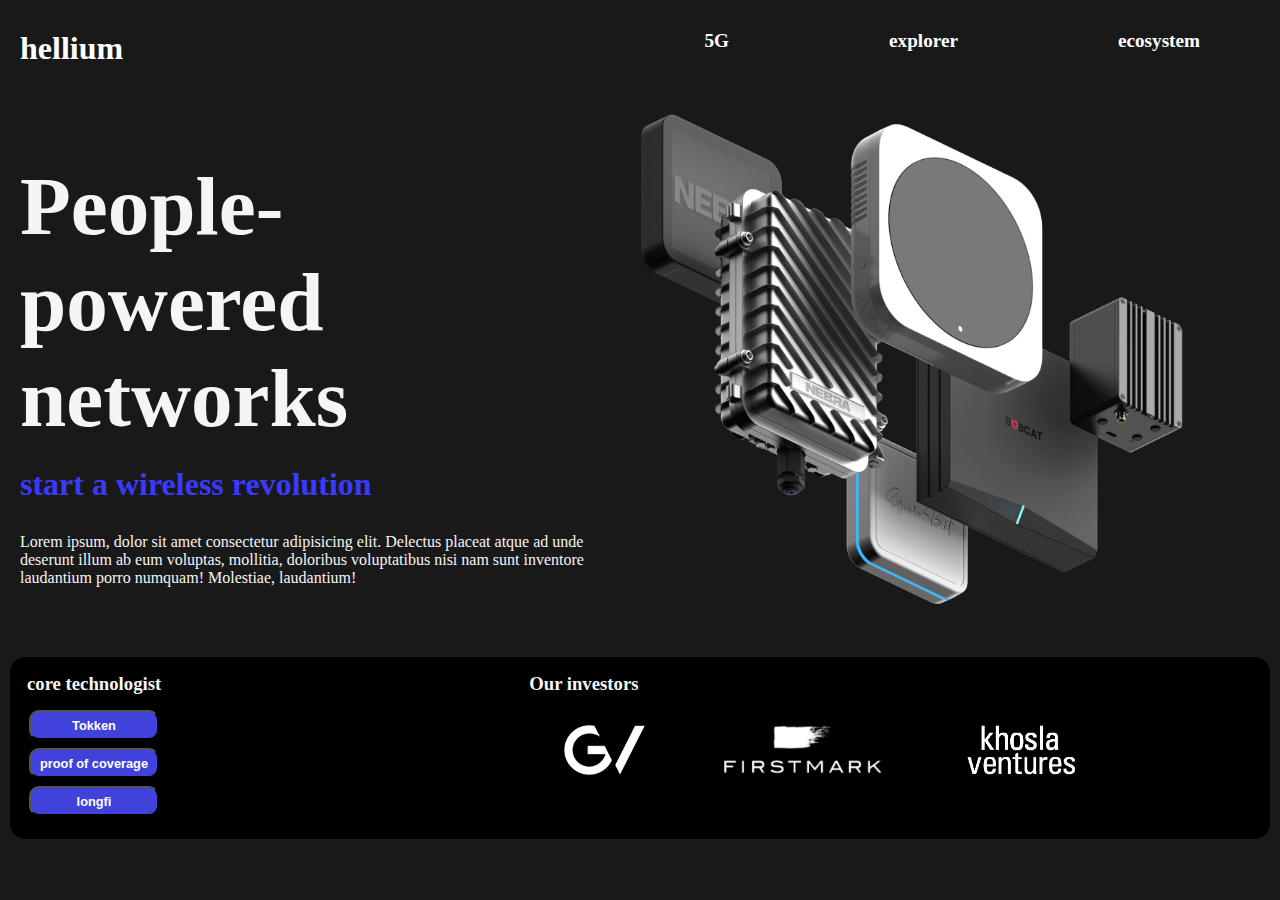
==== projet hellium/hindex.html.html @ c16456a2 "projet hellium" ====
<!DOCTYPE html>
<html lang="fr">
<head>
    <meta charset="UTF-8">
    <meta name="viewport" content="width=device-width, initial-scale=1.0">
    <title>projet final</title> 
    <link rel="stylesheet" href="./assets/style/style.css">
</head>
<body>
    <nav>
        <h2><a href="#">hellium</a></h2>
        <ul>
            <li><a href="#"><strong>5G</strong></a></li>
            <li><a href="#"><strong>explorer</strong></a></li>
            <li><a href="#"><strong>ecosystem</strong></a></li>
        </ul>
    </nav>

    <header>
        <div class="header-left">
            <div class="header-left-container">
                <h1>People-<br>powered<br>networks</h1>
                <h3>start a wireless revolution</h3>
                <p>Lorem ipsum, dolor sit amet consectetur adipisicing elit.
                    Delectus placeat atque ad unde deserunt illum ab eum voluptas, mollitia,
                    doloribus voluptatibus nisi nam sunt inventore laudantium porro numquam! 
                    Molestiae, laudantium!</p>
            </div>
        </div>
        <div class="header-right">
            <img src="./assets/img/main.png" alt="modempic" id="modempic">
        </div>
    </header>
    <section class="info">
        <div class="info-left">
            <h3>core technologist</h3>
            <div class="btn-container">
                <button><a href="#">Tokken</a></button>
                <button><a href="#">proof of coverage</a></button>
                <button><a href="#">longfi</a></button>
            </div>
        </div>
        <div class="info-right">
            <h3>Our investors</h3>
            <div class="investors">
                <div class="img-container">
                    <img id="info-img" src="./assets/img/investlogo2blue.png" alt="in1">
                    <img id="info-img" src="./assets/img/investlogo3blue.png" alt="in2">
                    <img id="info-img" src="./assets/img/investlogo4blue.png" alt="in3">
                </div>
            </div>
        </div>
    </section>
</body>
</html>
---- projet hellium/assets/style/style.css ----
* {
  margin: 0;
  padding: 0;
}

body {
  background: rgb(26, 25, 25);
  color: whitesmoke;
}

nav {
  display: -webkit-box;
  display: -ms-flexbox;
  display: flex;
  -webkit-box-pack: justify;
      -ms-flex-pack: justify;
          justify-content: space-between;
}
nav h2 {
  margin: 30px 20px;
  font-size: 2rem;
}
nav ul {
  display: -webkit-box;
  display: -ms-flexbox;
  display: flex;
}
nav li {
  list-style: none;
  margin: 30px 80px;
  font-size: 1.2rem;
}
nav a {
  color: white;
  text-decoration: none;
}

header {
  display: -webkit-box;
  display: -ms-flexbox;
  display: flex;
}

.header-left {
  width: 50%;
}

.header-left-container {
  height: 550px;
  display: -webkit-box;
  display: -ms-flexbox;
  display: flex;
  -webkit-box-orient: vertical;
  -webkit-box-direction: normal;
      -ms-flex-direction: column;
          flex-direction: column;
  -webkit-box-pack: center;
      -ms-flex-pack: center;
          justify-content: center;
  margin: 0 0 0 20px;
}
.header-left-container h1 {
  font-size: 5.2rem;
}
.header-left-container h3 {
  margin: 20px 0 30px 0;
  font-size: 2rem;
  color: rgb(58, 58, 255);
}

.header-right {
  width: 50%;
}
.header-right img {
  margin: 15px 20px 0 0;
  height: 500px;
}

.info {
  margin: 10px;
  height: 180px;
  display: -webkit-box;
  display: -ms-flexbox;
  display: flex;
  background: black;
  border: 1px solid black;
  border-radius: 15px;
}
.info .info-left {
  width: 40%;
}
.info .info-left h3 {
  margin: 15px 0 0 16px;
}
.info .info-left .btn-container {
  margin: 10px 50px 0 0;
  display: -webkit-box;
  display: -ms-flexbox;
  display: flex;
  -webkit-box-orient: vertical;
  -webkit-box-direction: normal;
      -ms-flex-direction: column;
          flex-direction: column;
}
.info .info-left .btn-container button {
  width: 130px;
  height: 30px;
  margin: 5px 0 3px 18px;
  border-radius: 10px;
  background: rgb(65, 65, 219);
}
.info .info-left .btn-container button a {
  text-decoration: none;
  color: white;
  font-size: 0.8rem;
  font-weight: bold;
}
.info .info-right h3 {
  margin: 15px;
}
.info .info-right .investisors {
  display: -webkit-box;
  display: -ms-flexbox;
  display: flex;
  -webkit-box-pack: start;
      -ms-flex-pack: start;
          justify-content: start;
}
.info .info-right .img-container img {
  margin: 15px 25px 0 50px;
  height: 50px;
}

@media only screen and (max-width: 1100px) {
  #modempic {
    height: 400px;
  }
  #info-img {
    height: 28px;
  }
}
@media only screen and (max-width: 900px) {
  .nav {
    -webkit-box-pack: start;
        -ms-flex-pack: start;
            justify-content: start;
  }
  .header-left-container h1 {
    font-size: 3.5rem;
  }
  .header-right img {
    margin: 60px 5px 0 0;
  }
  #modempic {
    height: 200px;
  }
  #info-img {
    margin: 50px 0 0 50px;
    height: 10px;
  }
}/*# sourceMappingURL=style.css.map */
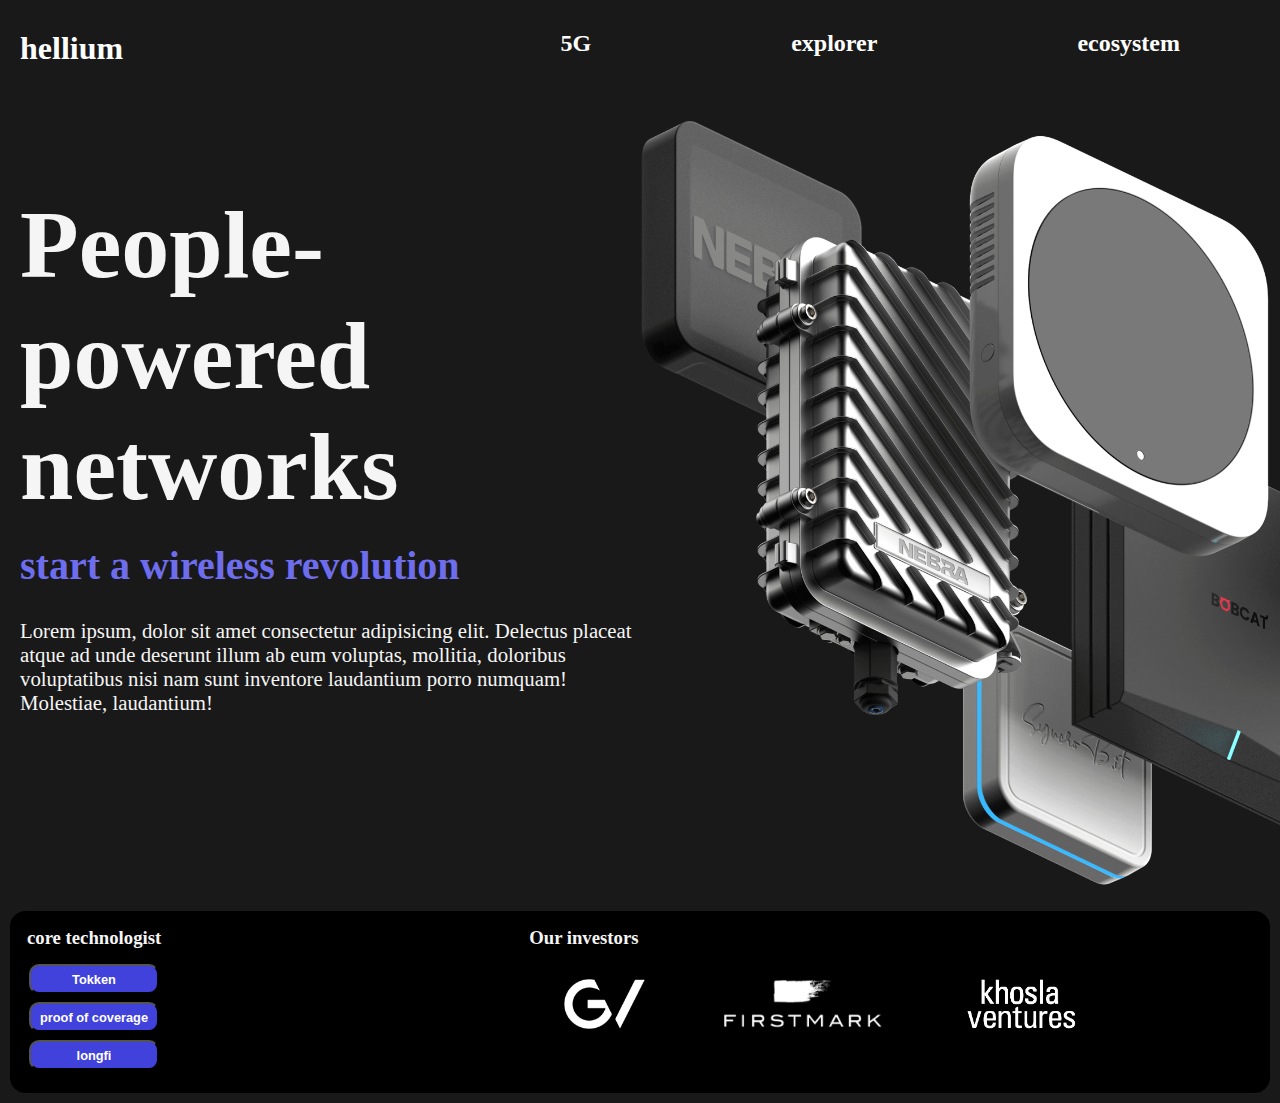
==== commit 7bc68c23: "corection desktop et mobil lighthouse score" ====
--- a/projet hellium/hindex.html.html
+++ b/projet hellium/hindex.html.html
@@ -3,6 +3,7 @@
 <head>
     <meta charset="UTF-8">
     <meta name="viewport" content="width=device-width, initial-scale=1.0">
+    <meta name="description" content="hellium">
     <title>projet final</title> 
     <link rel="stylesheet" href="./assets/style/style.css">
 </head>
@@ -20,7 +21,7 @@
         <div class="header-left">
             <div class="header-left-container">
                 <h1>People-<br>powered<br>networks</h1>
-                <h3>start a wireless revolution</h3>
+                <h2>start a wireless revolution</h2>
                 <p>Lorem ipsum, dolor sit amet consectetur adipisicing elit.
                     Delectus placeat atque ad unde deserunt illum ab eum voluptas, mollitia,
                     doloribus voluptatibus nisi nam sunt inventore laudantium porro numquam! 
@@ -28,7 +29,7 @@
             </div>
         </div>
         <div class="header-right">
-            <img src="./assets/img/main.png" alt="modempic" id="modempic">
+            <img src="./assets/img/main.webp" alt="modempic" id="modempic">
         </div>
     </header>
     <section class="info">
@@ -44,9 +45,9 @@
             <h3>Our investors</h3>
             <div class="investors">
                 <div class="img-container">
-                    <img id="info-img" src="./assets/img/investlogo2blue.png" alt="in1">
-                    <img id="info-img" src="./assets/img/investlogo3blue.png" alt="in2">
-                    <img id="info-img" src="./assets/img/investlogo4blue.png" alt="in3">
+                    <img id="info-img" src="./assets/img/investlogo2blue.webp" alt="in1">
+                    <img id="info-img" src="./assets/img/investlogo3blue.webp" alt="in2">
+                    <img id="info-img" src="./assets/img/investlogo4blue.webp" alt="in3">
                 </div>
             </div>
         </div>
--- a/projet hellium/assets/style/style.css
+++ b/projet hellium/assets/style/style.css
@@ -27,8 +27,8 @@
 }
 nav li {
   list-style: none;
-  margin: 30px 80px;
-  font-size: 1.2rem;
+  margin: 30px 100px;
+  font-size: 1.5rem;
 }
 nav a {
   color: white;
@@ -57,23 +57,26 @@
   -webkit-box-pack: center;
       -ms-flex-pack: center;
           justify-content: center;
-  margin: 0 0 0 20px;
+  margin: 80px 0 0 20px;
 }
 .header-left-container h1 {
-  font-size: 5.2rem;
+  font-size: 6rem;
 }
-.header-left-container h3 {
+.header-left-container h2 {
   margin: 20px 0 30px 0;
-  font-size: 2rem;
-  color: rgb(58, 58, 255);
+  font-size: 2.5rem;
+  color: rgb(109, 109, 238);
+}
+.header-left-container p {
+  font-size: 1.3rem;
 }
 
 .header-right {
   width: 50%;
 }
 .header-right img {
-  margin: 15px 20px 0 0;
-  height: 500px;
+  margin: 20px 20px 0 0;
+  height: 780px;
 }
 
 .info {
@@ -140,22 +143,35 @@
   }
 }
 @media only screen and (max-width: 900px) {
-  .nav {
-    -webkit-box-pack: start;
-        -ms-flex-pack: start;
-            justify-content: start;
+  nav li {
+    margin: 45px 20px;
+    font-size: 1rem;
+  }
+  .header-left-container {
+    margin: 10px 20px;
   }
   .header-left-container h1 {
-    font-size: 3.5rem;
+    font-size: 2.5rem;
+  }
+  .header-left-container h2 {
+    font-size: 1.5rem;
+  }
+  .header-left-container p {
+    font-size: 1rem;
+  }
+  .header-right {
+    width: 50%;
+    margin: 40px 0 0 0;
   }
   .header-right img {
-    margin: 60px 5px 0 0;
+    margin: 60px 2px 0 0;
   }
   #modempic {
-    height: 200px;
+    margin: 20px 0 0 0;
+    height: 160px;
   }
   #info-img {
-    margin: 50px 0 0 50px;
-    height: 10px;
+    margin: 43px 0 0 15px;
+    height: 20px;
   }
 }/*# sourceMappingURL=style.css.map */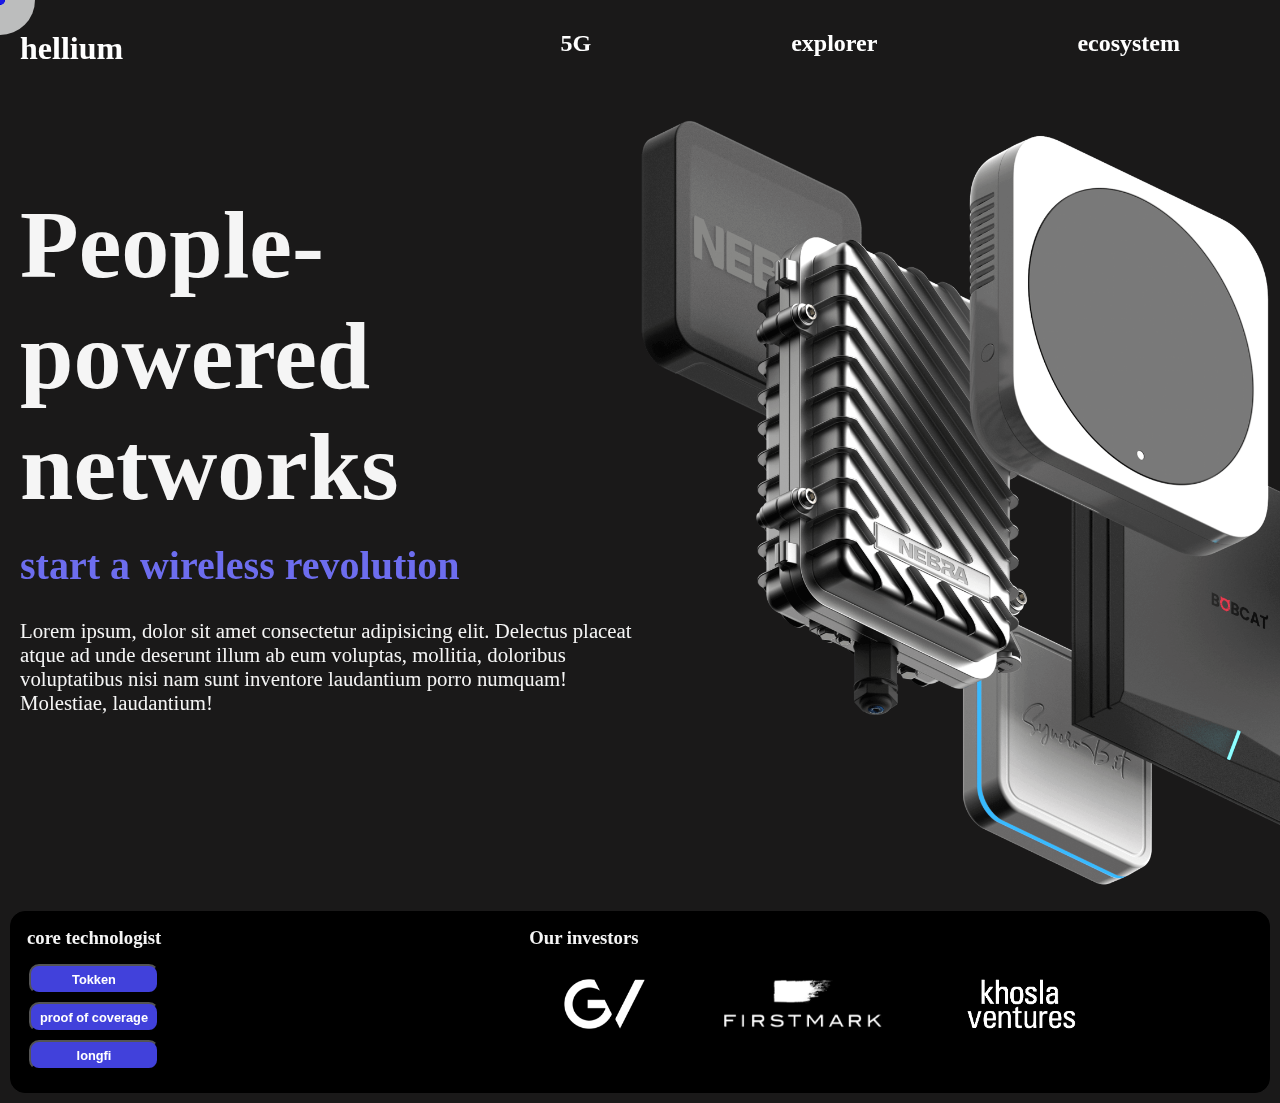
==== commit 1a59559e: "ajout curseur personalisé" ====
--- a/projet hellium/hindex.html.html
+++ b/projet hellium/hindex.html.html
@@ -8,8 +8,10 @@
     <link rel="stylesheet" href="./assets/style/style.css">
 </head>
 <body>
+    <div class="mousemove"></div>
+
     <nav>
-        <h2><a href="#">hellium</a></h2>
+        <h2><a href="http://google.com">hellium</a></h2>
         <ul>
             <li><a href="#"><strong>5G</strong></a></li>
             <li><a href="#"><strong>explorer</strong></a></li>
@@ -52,5 +54,6 @@
             </div>
         </div>
     </section>
+    <script src="./index.js"></script>
 </body>
 </html>--- a/projet hellium/assets/style/style.css
+++ b/projet hellium/assets/style/style.css
@@ -1,11 +1,40 @@
 * {
   margin: 0;
   padding: 0;
+  cursor: none;
 }
 
 body {
   background: rgb(26, 25, 25);
   color: whitesmoke;
+}
+
+.mousemove {
+  height: 70px;
+  width: 70px;
+  mix-blend-mode: difference;
+  background: rgb(214, 214, 214);
+  position: absolute;
+  -webkit-transform: translate(-50%, -50%);
+          transform: translate(-50%, -50%);
+  border-radius: 50px;
+  -webkit-transition: 0.1s ease;
+  transition: 0.1s ease;
+  z-index: 0;
+}
+
+.mousemove::before {
+  content: "";
+  position: absolute;
+  top: 50%;
+  left: 50%;
+  -webkit-transform: translate(-50%, -50%);
+          transform: translate(-50%, -50%);
+  width: 10px;
+  height: 10px;
+  background: blue;
+  border-radius: 50%;
+  z-index: -1;
 }
 
 nav {
@@ -135,6 +164,9 @@
 }
 
 @media only screen and (max-width: 1100px) {
+  .header-right {
+    margin: 80px 0 0 0;
+  }
   #modempic {
     height: 400px;
   }
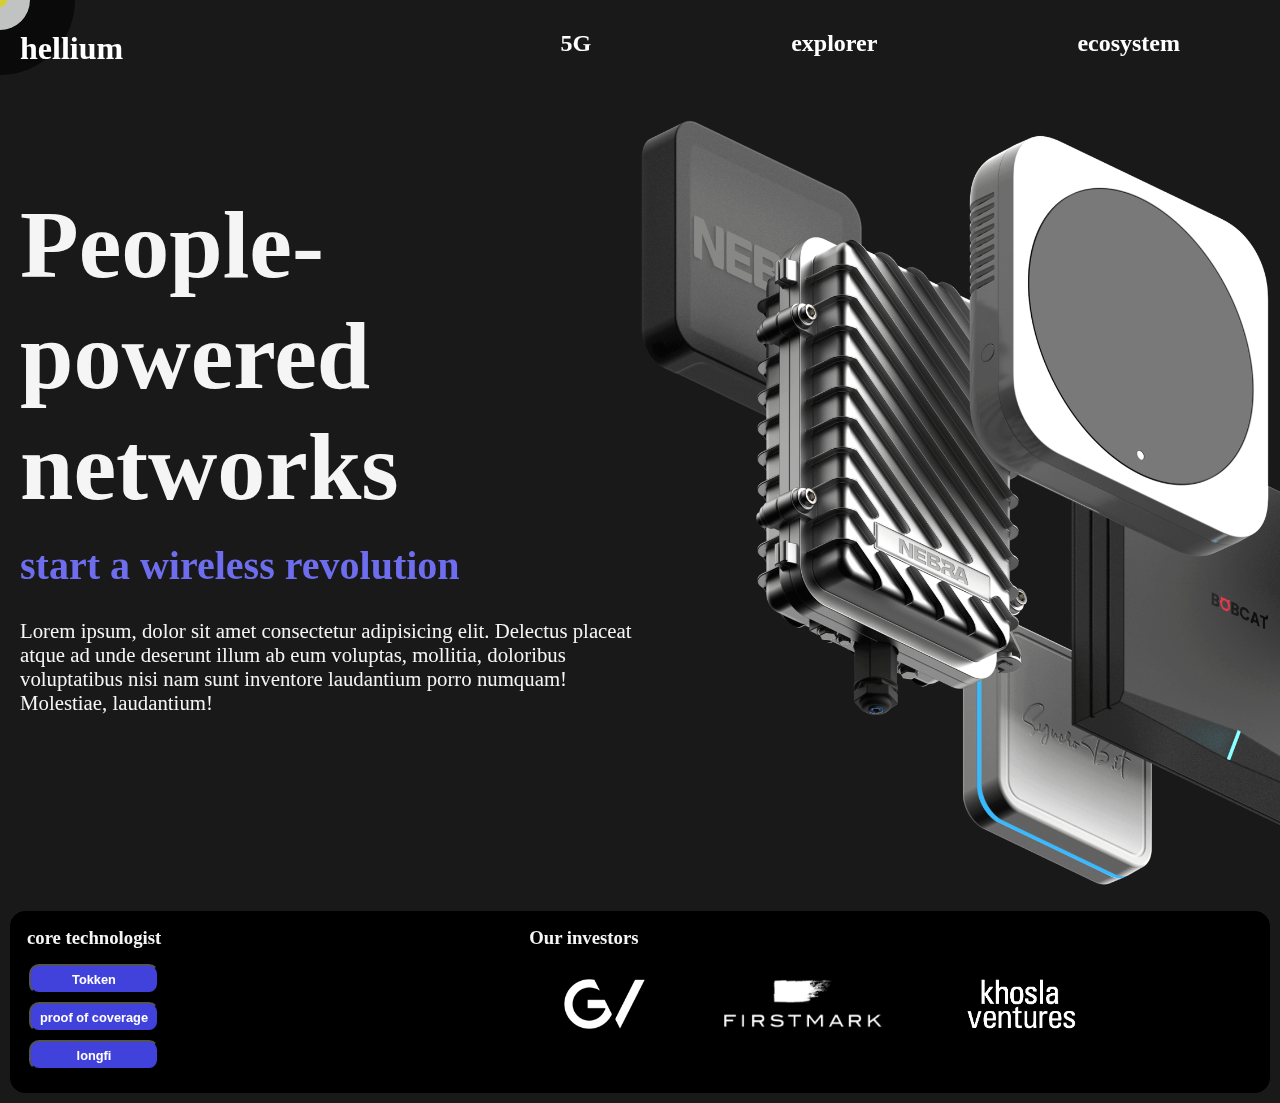
==== commit 4620d990: "add plusieur mousemove + corection lien .a" ====
--- a/projet hellium/hindex.html.html
+++ b/projet hellium/hindex.html.html
@@ -8,7 +8,9 @@
     <link rel="stylesheet" href="./assets/style/style.css">
 </head>
 <body>
-    <div class="mousemove"></div>
+    <span class="mouse" id="cursor"></span>
+    <span class="mouse" id="mouse1"></span>
+    <span class="mouse" id="mouse2"></span>
 
     <nav>
         <h2><a href="http://google.com">hellium</a></h2>
@@ -38,7 +40,7 @@
         <div class="info-left">
             <h3>core technologist</h3>
             <div class="btn-container">
-                <button><a href="#">Tokken</a></button>
+                <button><a href="http://google.com">Tokken</a></button>
                 <button><a href="#">proof of coverage</a></button>
                 <button><a href="#">longfi</a></button>
             </div>
--- a/projet hellium/assets/style/style.css
+++ b/projet hellium/assets/style/style.css
@@ -9,32 +9,34 @@
   color: whitesmoke;
 }
 
-.mousemove {
-  height: 70px;
-  width: 70px;
-  mix-blend-mode: difference;
-  background: rgb(214, 214, 214);
+.mouse {
   position: absolute;
+  border-radius: 1500px;
   -webkit-transform: translate(-50%, -50%);
           transform: translate(-50%, -50%);
-  border-radius: 50px;
-  -webkit-transition: 0.1s ease;
-  transition: 0.1s ease;
-  z-index: 0;
-}
-
-.mousemove::before {
-  content: "";
-  position: absolute;
-  top: 50%;
-  left: 50%;
-  -webkit-transform: translate(-50%, -50%);
-          transform: translate(-50%, -50%);
-  width: 10px;
-  height: 10px;
-  background: blue;
-  border-radius: 50%;
-  z-index: -1;
+  mix-blend-mode: difference;
+}
+
+#cursor {
+  background: #2128bd;
+  width: 14px;
+  height: 14px;
+}
+
+#mouse1 {
+  height: 60px;
+  width: 60px;
+  background: white;
+  -webkit-transition: 0.1s ease-out;
+  transition: 0.1s ease-out;
+}
+
+#mouse2 {
+  height: 150px;
+  width: 150px;
+  background: rgb(36, 35, 35);
+  -webkit-transition: 0.2s ease-out;
+  transition: 0.2s ease-out;
 }
 
 nav {
@@ -62,6 +64,11 @@
 nav a {
   color: white;
   text-decoration: none;
+}
+
+a {
+  z-index: 1000;
+  position: relative;
 }
 
 header {
